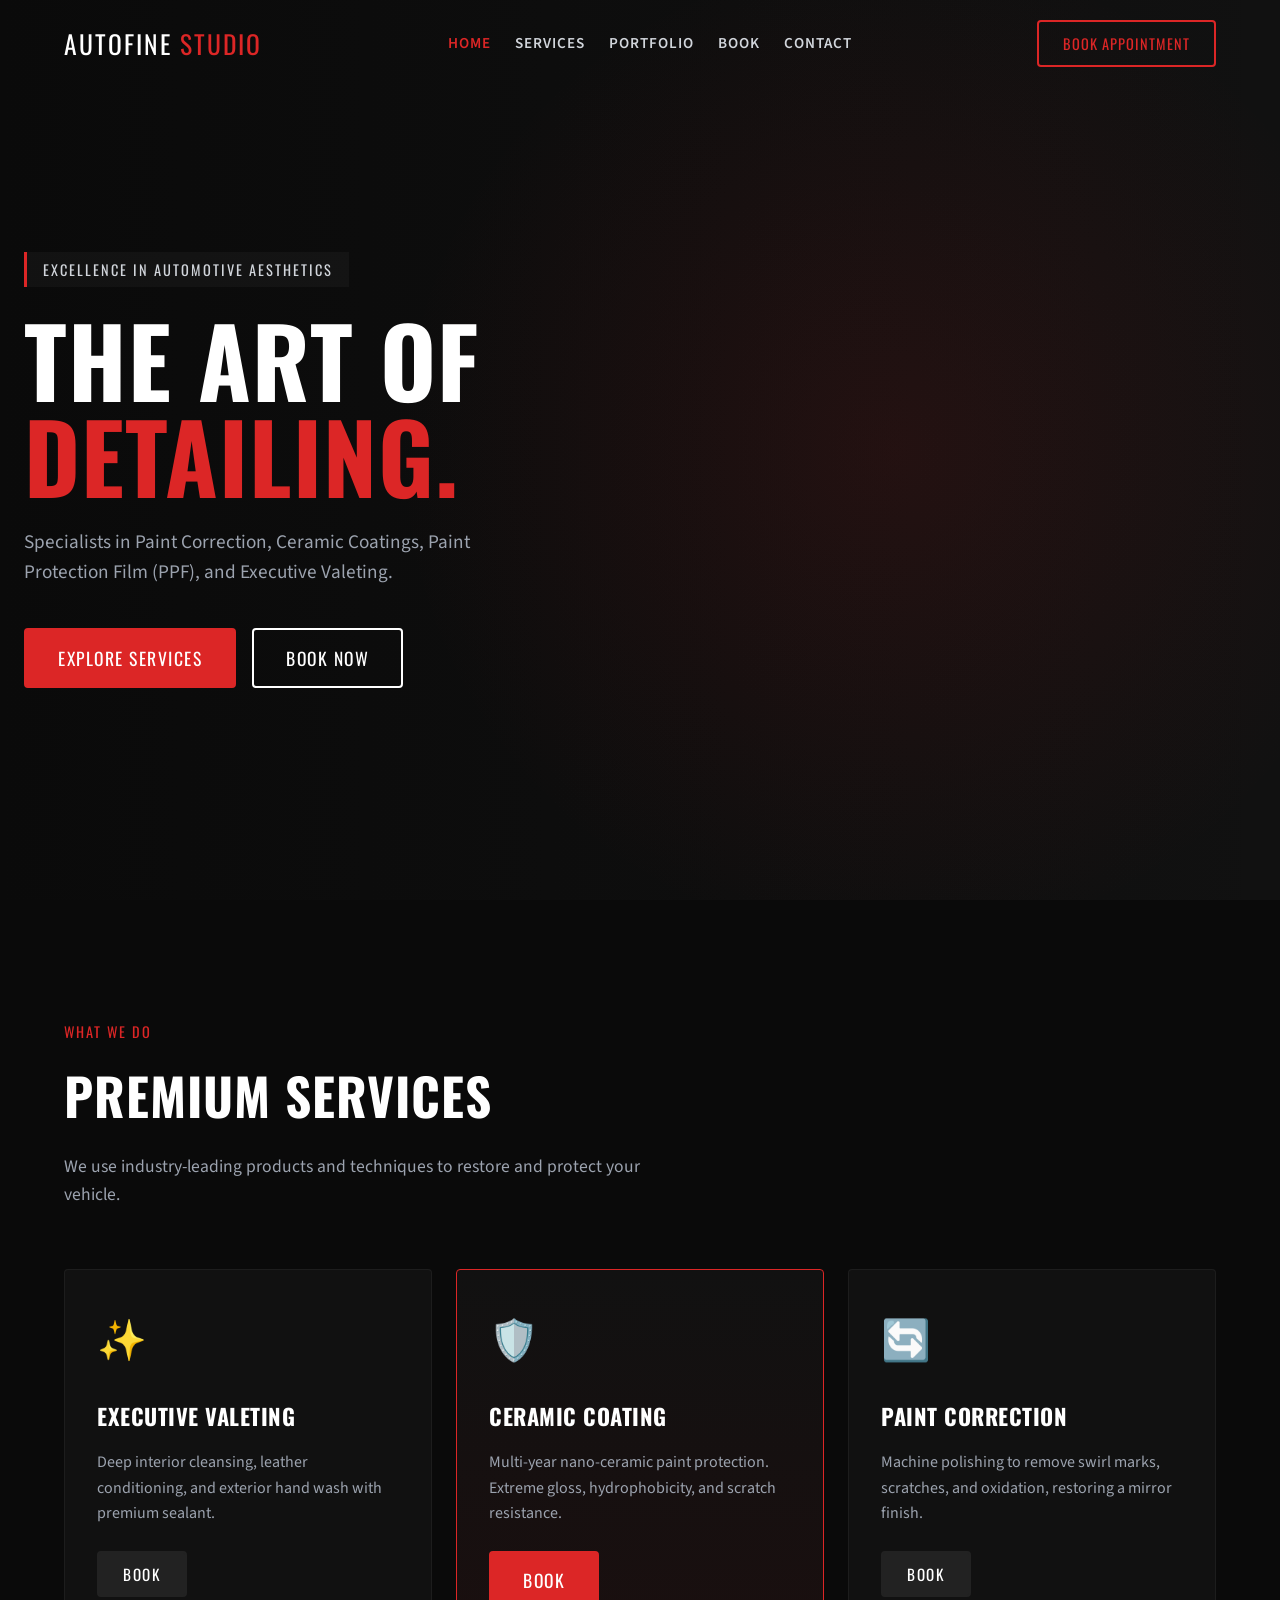
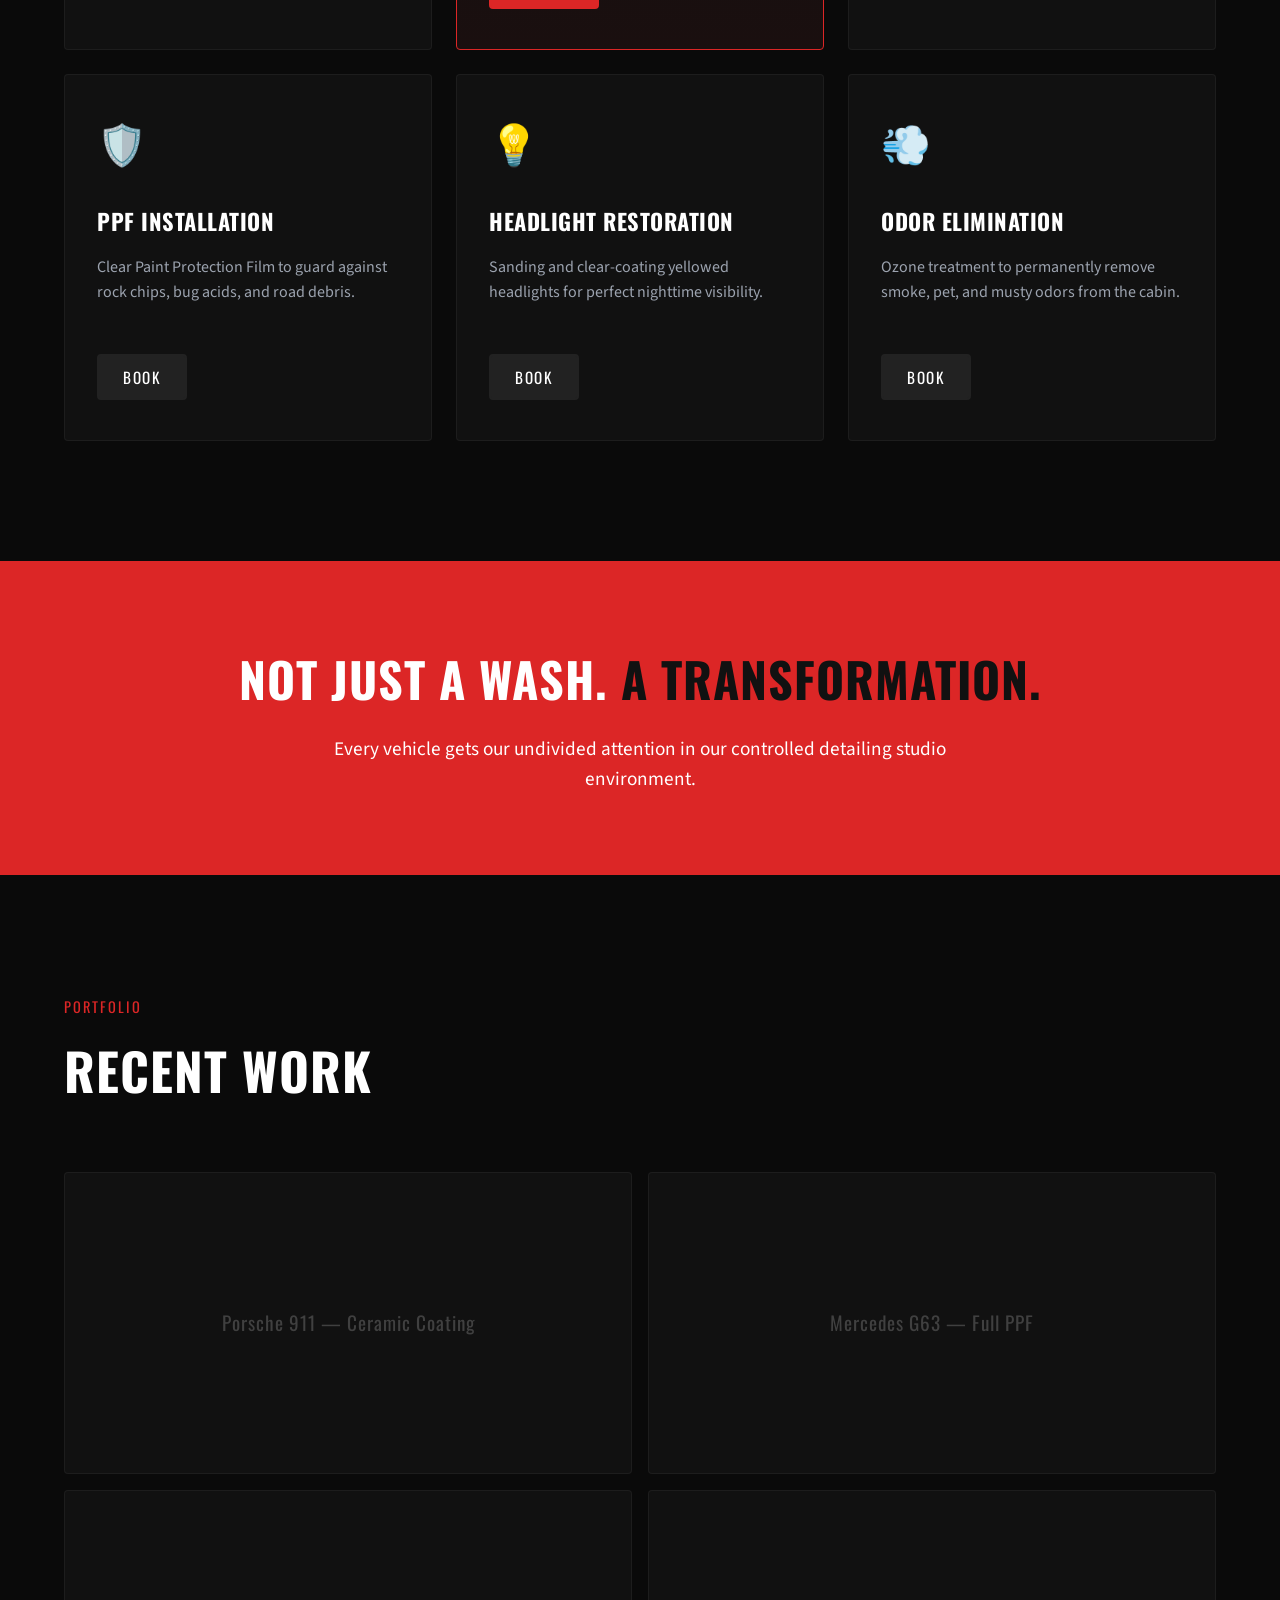
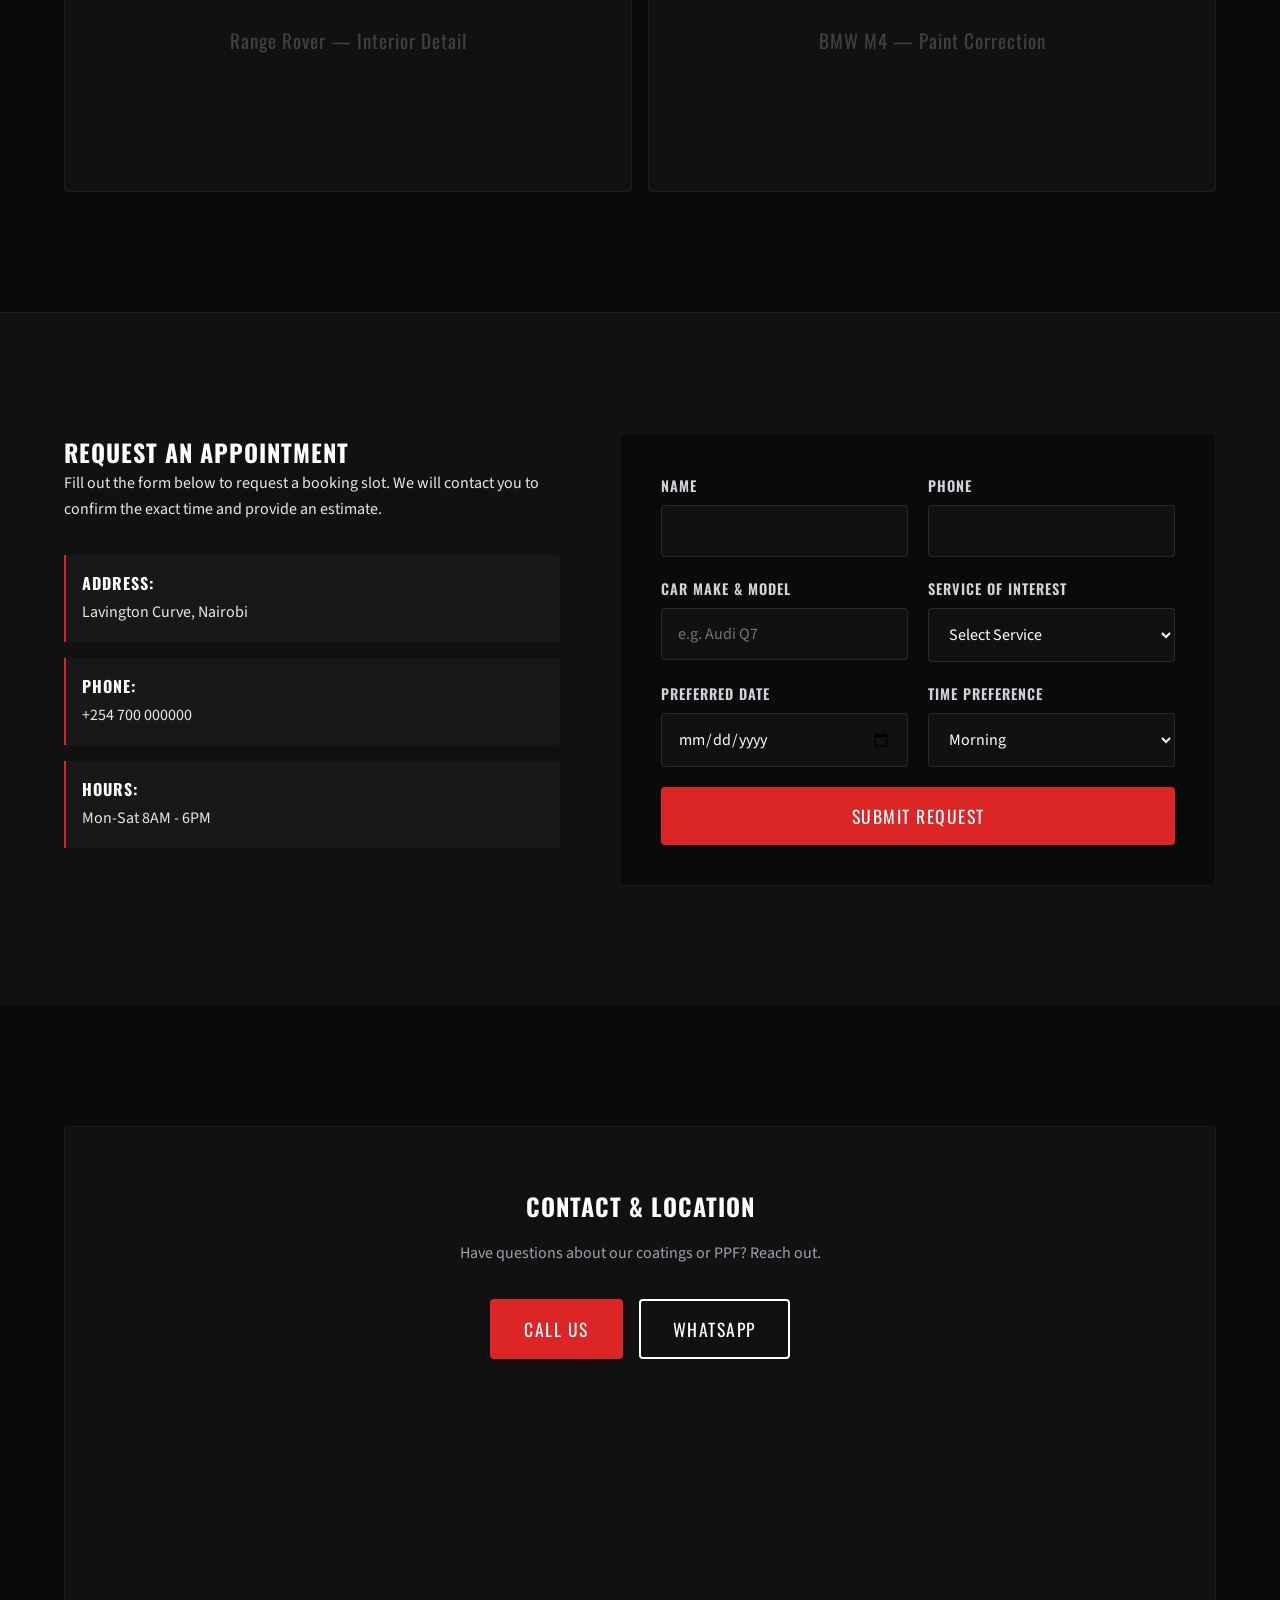
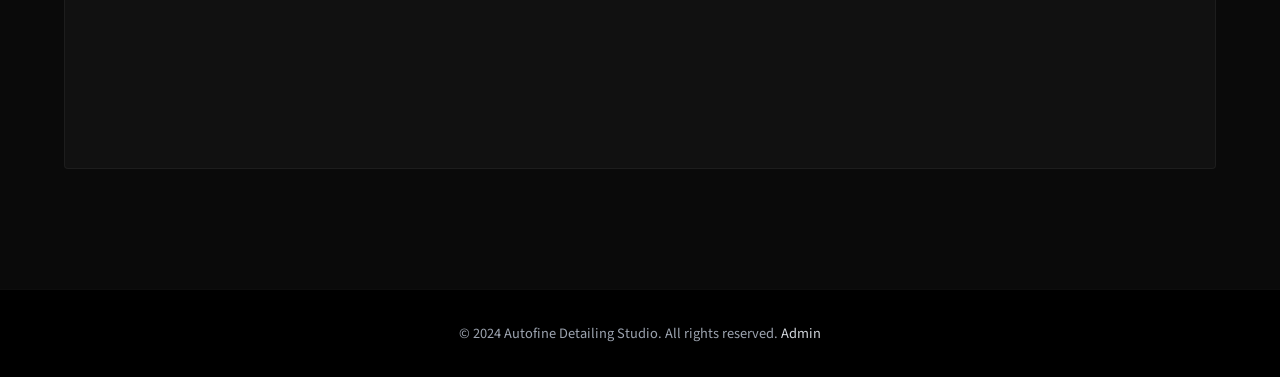
==== index.html @ bf8c29fe "Initial commit: Autofine Detailing Studio" ====
<!DOCTYPE html>
<html lang="en">
<head>
    <meta charset="UTF-8"><meta name="viewport" content="width=device-width,initial-scale=1.0">
    <title>Autofine Detailing Studio | Premium Car Care & Ceramic Coating</title>
    <meta name="description" content="Autofine Detailing Studio: Nairobi's premier spot for paint correction, ceramic coatings, PPF, and executive valeting. Book an appointment today.">
    <link href="https://fonts.googleapis.com/css2?family=Oswald:wght@400;500;700&family=Source+Sans+Pro:wght@300;400;600;700&display=swap" rel="stylesheet">
    <link rel="stylesheet" href="style.css">
</head>
<body>
    <nav class="navbar" id="navbar"><div class="nav-container">
        <a href="#home" class="nav-logo">AUTOFINE <span class="accent">STUDIO</span></a>
        <ul class="nav-links" id="navLinks"><li><a href="#home" class="nav-link active">Home</a></li><li><a href="#services" class="nav-link">Services</a></li><li><a href="#gallery" class="nav-link">Portfolio</a></li><li><a href="#booking" class="nav-link">Book</a></li><li><a href="#contact" class="nav-link">Contact</a></li></ul>
        <a href="#booking" class="nav-cta">Book Appointment</a>
        <button class="hamburger" id="hamburger"><span></span><span></span><span></span></button>
    </div></nav>

    <section id="home" class="hero">
        <div class="hero-bg"></div>
        <div class="hero-content">
            <div class="hero-badge">Excellence in Automotive Aesthetics</div>
            <h1>THE ART OF<br><span class="accent">DETAILING.</span></h1>
            <p class="hero-sub">Specialists in Paint Correction, Ceramic Coatings, Paint Protection Film (PPF), and Executive Valeting.</p>
            <div class="hero-actions">
                <a href="#services" class="btn btn-primary">Explore Services</a>
                <a href="#booking" class="btn btn-outline">Book Now</a>
            </div>
        </div>
    </section>

    <section id="services" class="section">
        <div class="container"><div class="section-header"><span class="tag">What We Do</span><h2>Premium Services</h2><p>We use industry-leading products and techniques to restore and protect your vehicle.</p></div>
        <div class="services-grid">
            <div class="svc-card"><div class="svc-icon">✨</div><h3>Executive Valeting</h3><p>Deep interior cleansing, leather conditioning, and exterior hand wash with premium sealant.</p><button class="btn btn-small" onclick="bookSvc('Executive Valeting')">Book</button></div>
            <div class="svc-card featured"><div class="svc-icon">🛡️</div><h3>Ceramic Coating</h3><p>Multi-year nano-ceramic paint protection. Extreme gloss, hydrophobicity, and scratch resistance.</p><button class="btn btn-primary" onclick="bookSvc('Ceramic Coating')">Book</button></div>
            <div class="svc-card"><div class="svc-icon">🔄</div><h3>Paint Correction</h3><p>Machine polishing to remove swirl marks, scratches, and oxidation, restoring a mirror finish.</p><button class="btn btn-small" onclick="bookSvc('Paint Correction')">Book</button></div>
            <div class="svc-card"><div class="svc-icon">🛡️</div><h3>PPF Installation</h3><p>Clear Paint Protection Film to guard against rock chips, bug acids, and road debris.</p><button class="btn btn-small" onclick="bookSvc('PPF Installation')">Book</button></div>
            <div class="svc-card"><div class="svc-icon">💡</div><h3>Headlight Restoration</h3><p>Sanding and clear-coating yellowed headlights for perfect nighttime visibility.</p><button class="btn btn-small" onclick="bookSvc('Headlight Restoration')">Book</button></div>
            <div class="svc-card"><div class="svc-icon">💨</div><h3>Odor Elimination</h3><p>Ozone treatment to permanently remove smoke, pet, and musty odors from the cabin.</p><button class="btn btn-small" onclick="bookSvc('Odor Elimination')">Book</button></div>
        </div></div>
    </section>

    <section class="banner">
        <div class="container">
            <h2>Not just a wash. <span class="accent">A transformation.</span></h2>
            <p>Every vehicle gets our undivided attention in our controlled detailing studio environment.</p>
        </div>
    </section>

    <section id="gallery" class="section gallery-section">
        <div class="container"><div class="section-header"><span class="tag">Portfolio</span><h2>Recent Work</h2></div>
        <div class="gallery-grid">
            <div class="gallery-item"><div class="g-img">Porsche 911 — Ceramic Coating</div></div>
            <div class="gallery-item"><div class="g-img">Mercedes G63 — Full PPF</div></div>
            <div class="gallery-item"><div class="g-img">Range Rover — Interior Detail</div></div>
            <div class="gallery-item"><div class="g-img">BMW M4 — Paint Correction</div></div>
        </div></div>
    </section>

    <section id="booking" class="section booking-section">
        <div class="container"><div class="booking-wrap">
            <div class="booking-info">
                <h2>Request an Appointment</h2>
                <p>Fill out the form below to request a booking slot. We will contact you to confirm the exact time and provide an estimate.</p>
                <div class="info-list">
                    <div class="info-item"><strong>Address:</strong> Lavington Curve, Nairobi</div>
                    <div class="info-item"><strong>Phone:</strong> +254 700 000000</div>
                    <div class="info-item"><strong>Hours:</strong> Mon-Sat 8AM - 6PM</div>
                </div>
            </div>
            <form class="booking-form" id="bookingForm">
                <div class="form-row"><div class="form-group"><label>Name</label><input type="text" name="name" required></div><div class="form-group"><label>Phone</label><input type="tel" name="phone" required></div></div>
                <div class="form-row"><div class="form-group"><label>Car Make & Model</label><input type="text" name="car" required placeholder="e.g. Audi Q7"></div><div class="form-group"><label>Service of Interest</label><select name="service" id="svcSelect" required><option value="">Select Service</option><option>Executive Valeting</option><option>Ceramic Coating</option><option>Paint Correction</option><option>PPF Installation</option><option>Headlight Restoration</option><option>Odor Elimination</option><option>Other / Consultation</option></select></div></div>
                <div class="form-row"><div class="form-group"><label>Preferred Date</label><input type="date" name="date" required></div><div class="form-group"><label>Time preference</label><select name="time"><option>Morning</option><option>Afternoon</option></select></div></div>
                <button type="submit" class="btn btn-primary btn-full">Submit Request</button>
            </form>
        </div></div>
    </section>

    <section id="contact" class="section contact-section">
        <div class="container">
            <div class="contact-box">
                <h2>Contact & Location</h2>
                <p>Have questions about our coatings or PPF? Reach out.</p>
                <div class="c-actions">
                    <a href="tel:+254700000000" class="btn btn-primary">Call Us</a>
                    <a href="https://wa.me/254700000000" class="btn btn-outline" target="_blank">WhatsApp</a>
                </div>
                <div class="map"><iframe src="https://www.google.com/maps/embed?pb=!1m18!1m12!1m3!1d15955!2d36.7!3d-1.28" width="100%" height="300" style="border:0;border-radius:8px" loading="lazy"></iframe></div>
            </div>
        </div>
    </section>

    <footer class="footer"><div class="container"><p>© 2024 Autofine Detailing Studio. All rights reserved. <a href="admin.html">Admin</a></p></div></footer>
    
    <div class="toast" id="toast"></div>
    <script src="script.js"></script>
</body></html>
---- style.css ----
/* Autofine Detailing Studio — Matte Black #111111 | Crimson Red #DC2626 | Chrome #D1D5DB */
*,*::before,*::after{margin:0;padding:0;box-sizing:border-box}
:root{--primary:#111111;--primary-light:#222222;--accent:#DC2626;--accent-hover:#b91c1c;--chrome:#D1D5DB;--bg:#0a0a0a;--white:#fff;--text:#e5e7eb;--text-light:#9ca3af;--shadow:0 4px 20px rgba(0,0,0,0.5);--radius:4px;--transition:0.3s ease}
html{scroll-behavior:smooth}body{font-family:'Source Sans Pro',sans-serif;background:var(--bg);color:var(--text);line-height:1.6;overflow-x:hidden}
h1,h2,h3,h4{font-family:'Oswald',sans-serif;text-transform:uppercase;letter-spacing:1px;color:var(--white)}
.container{max-width:1200px;margin:0 auto;padding:0 24px}a{text-decoration:none;color:inherit;transition:var(--transition)}

.btn{display:inline-flex;align-items:center;gap:8px;padding:14px 32px;border-radius:var(--radius);font-family:'Oswald',sans-serif;font-size:1.1rem;letter-spacing:1.5px;border:2px solid transparent;cursor:pointer;transition:var(--transition);text-transform:uppercase}
.btn-primary{background:var(--accent);color:var(--white);border-color:var(--accent)}.btn-primary:hover{background:var(--accent-hover);border-color:var(--accent-hover)}
.btn-outline{background:transparent;color:var(--white);border-color:var(--white)}.btn-outline:hover{background:var(--white);color:var(--primary)}
.btn-small{padding:10px 24px;font-size:0.95rem;background:var(--primary-light);color:var(--white);border-color:var(--primary-light)}.btn-small:hover{background:var(--chrome);color:var(--primary)}
.btn-full{width:100%;justify-content:center}

.navbar{position:fixed;top:0;left:0;right:0;z-index:1000;padding:20px 0;transition:var(--transition);background:transparent}.navbar.scrolled{background:rgba(17,17,17,0.95);backdrop-filter:blur(10px);padding:12px 0;border-bottom:1px solid rgba(255,255,255,0.05)}
.nav-container{max-width:1200px;margin:0 auto;padding:0 24px;display:flex;align-items:center;justify-content:space-between}
.nav-logo{font-family:'Oswald',sans-serif;font-size:1.6rem;color:var(--white);letter-spacing:2px}.nav-logo .accent{color:var(--accent)}
.nav-links{display:flex;list-style:none;gap:24px}.nav-link{color:var(--chrome);font-size:0.95rem;font-weight:600;text-transform:uppercase;letter-spacing:1px}.nav-link:hover,.nav-link.active{color:var(--accent)}
.nav-cta{padding:10px 24px;border:2px solid var(--accent);color:var(--accent);border-radius:var(--radius);font-family:'Oswald',sans-serif;text-transform:uppercase;letter-spacing:1px;font-size:0.9rem}.nav-cta:hover{background:var(--accent);color:var(--white)}
.hamburger{display:none;background:none;border:none;cursor:pointer;padding:8px}.hamburger span{display:block;width:24px;height:2px;background:white;margin:5px 0;transition:var(--transition)}

.hero{min-height:100vh;display:flex;align-items:center;padding:120px 24px 80px;position:relative;background:var(--primary)}
.hero-bg{position:absolute;inset:0;background:radial-gradient(circle at 70% 50%,rgba(220,38,38,0.1) 0%,transparent 50%),linear-gradient(90deg,#0a0a0a 0%,transparent 100%)}
.hero-content{position:relative;z-index:2;max-width:800px;width:100%}
.hero-badge{display:inline-block;padding:6px 16px;border-left:3px solid var(--accent);color:var(--chrome);font-family:'Oswald',sans-serif;text-transform:uppercase;letter-spacing:2px;font-size:0.9rem;margin-bottom:24px;background:rgba(255,255,255,0.03)}
.hero h1{font-size:clamp(3.5rem,8vw,6rem);line-height:1;margin-bottom:24px}.accent{color:var(--accent)}
.hero-sub{font-size:1.2rem;color:var(--text-light);margin-bottom:40px;max-width:500px}
.hero-actions{display:flex;gap:16px;flex-wrap:wrap}

.section{padding:120px 0}.section-header{margin-bottom:60px;max-width:600px}
.tag{display:inline-block;color:var(--accent);font-family:'Oswald',sans-serif;text-transform:uppercase;letter-spacing:2px;font-size:0.9rem;margin-bottom:12px}
.section-header h2{font-size:clamp(2.2rem,4vw,3.5rem);margin-bottom:16px}.section-header p{color:var(--text-light);font-size:1.1rem}

.services-grid{display:grid;grid-template-columns:repeat(auto-fill,minmax(300px,1fr));gap:24px}
.svc-card{background:var(--primary);padding:40px 32px;border-radius:var(--radius);border:1px solid rgba(255,255,255,0.05);transition:var(--transition)}
.svc-card:hover{transform:translateY(-5px);border-color:rgba(220,38,38,0.3);box-shadow:0 10px 30px rgba(0,0,0,0.8)}
.svc-card.featured{border-color:var(--accent);background:linear-gradient(180deg,var(--primary) 0%,#1a0f0f 100%)}
.svc-icon{font-size:2.5rem;margin-bottom:24px;color:var(--chrome)}
.svc-card h3{font-size:1.4rem;margin-bottom:16px;letter-spacing:0.5px}.svc-card p{color:var(--text-light);margin-bottom:24px;min-height:75px}

.banner{background:var(--accent);padding:80px 0;text-align:center;color:var(--white)}.banner h2{font-size:clamp(2rem,4vw,3rem);margin-bottom:16px}.banner h2 .accent{color:var(--primary)}.banner p{font-size:1.2rem;max-width:700px;margin:0 auto}

.gallery-grid{display:grid;grid-template-columns:repeat(2,1fr);gap:16px}
.gallery-item{border-radius:var(--radius);overflow:hidden;position:relative;background:var(--primary);border:1px solid rgba(255,255,255,0.05)}
.g-img{height:300px;display:flex;align-items:center;justify-content:center;color:rgba(255,255,255,0.2);font-family:'Oswald',sans-serif;letter-spacing:1px;font-size:1.2rem;transition:var(--transition)}
.gallery-item:hover .g-img{transform:scale(1.05);color:var(--accent)}

.booking-section{background:var(--primary);border-top:1px solid rgba(255,255,255,0.05)}
.booking-wrap{display:grid;grid-template-columns:1fr 1.2fr;gap:60px;align-items:start}
.info-list{margin-top:32px;display:grid;gap:16px}
.info-item{padding:16px;background:rgba(255,255,255,0.03);border-left:2px solid var(--accent);border-radius:0 var(--radius) var(--radius) 0}
.info-item strong{color:var(--white);display:block;margin-bottom:4px;font-family:'Oswald',sans-serif;text-transform:uppercase;letter-spacing:1px}

.booking-form{background:var(--bg);padding:40px;border-radius:var(--radius);border:1px solid rgba(255,255,255,0.05)}
.form-row{display:grid;grid-template-columns:1fr 1fr;gap:20px}.form-group{margin-bottom:20px}
.form-group label{display:block;margin-bottom:8px;font-size:0.9rem;color:var(--chrome);font-weight:600;text-transform:uppercase;letter-spacing:1px;font-family:'Oswald',sans-serif}
.form-group input,.form-group select{width:100%;padding:14px 16px;border:1px solid rgba(255,255,255,0.1);border-radius:var(--radius);font-family:'Source Sans Pro',sans-serif;font-size:1rem;background:rgba(255,255,255,0.03);color:var(--white);transition:var(--transition)}
.form-group input:focus,.form-group select:focus{outline:none;border-color:var(--accent);background:rgba(255,255,255,0.05)}
.form-group select option{background:var(--primary);color:var(--white)}

.contact-box{background:var(--primary);padding:60px;border-radius:var(--radius);text-align:center;border:1px solid rgba(255,255,255,0.05)}
.contact-box h2{margin-bottom:16px}.contact-box p{color:var(--text-light);margin-bottom:32px}
.c-actions{display:flex;gap:16px;justify-content:center;margin-bottom:40px}
.map iframe{filter:invert(90%) hue-rotate(180deg)}

.footer{background:#000;color:var(--text-light);padding:32px 0;text-align:center;font-size:0.9rem;border-top:1px solid rgba(255,255,255,0.05)}.footer a{color:var(--chrome);transition:var(--transition)}.footer a:hover{color:var(--accent)}

.toast{position:fixed;bottom:40px;left:50%;transform:translateX(-50%) translateY(20px);background:var(--accent);color:var(--white);padding:16px 32px;border-radius:var(--radius);font-family:'Oswald',sans-serif;letter-spacing:1px;text-transform:uppercase;z-index:3000;opacity:0;transition:var(--transition);pointer-events:none;box-shadow:0 10px 30px rgba(220,38,38,0.3)}.toast.show{opacity:1;transform:translateX(-50%) translateY(0)}

@media(max-width:992px){.booking-wrap{grid-template-columns:1fr}}
@media(max-width:768px){.nav-links{display:none;flex-direction:column;position:absolute;top:100%;left:0;right:0;background:var(--primary);padding:24px;border-bottom:1px solid rgba(255,255,255,0.05)}.nav-links.active{display:flex}.nav-cta{display:none}.hamburger{display:block}.hero h1{font-size:3rem}.gallery-grid{grid-template-columns:1fr}.form-row{grid-template-columns:1fr}.contact-box{padding:32px 20px}}
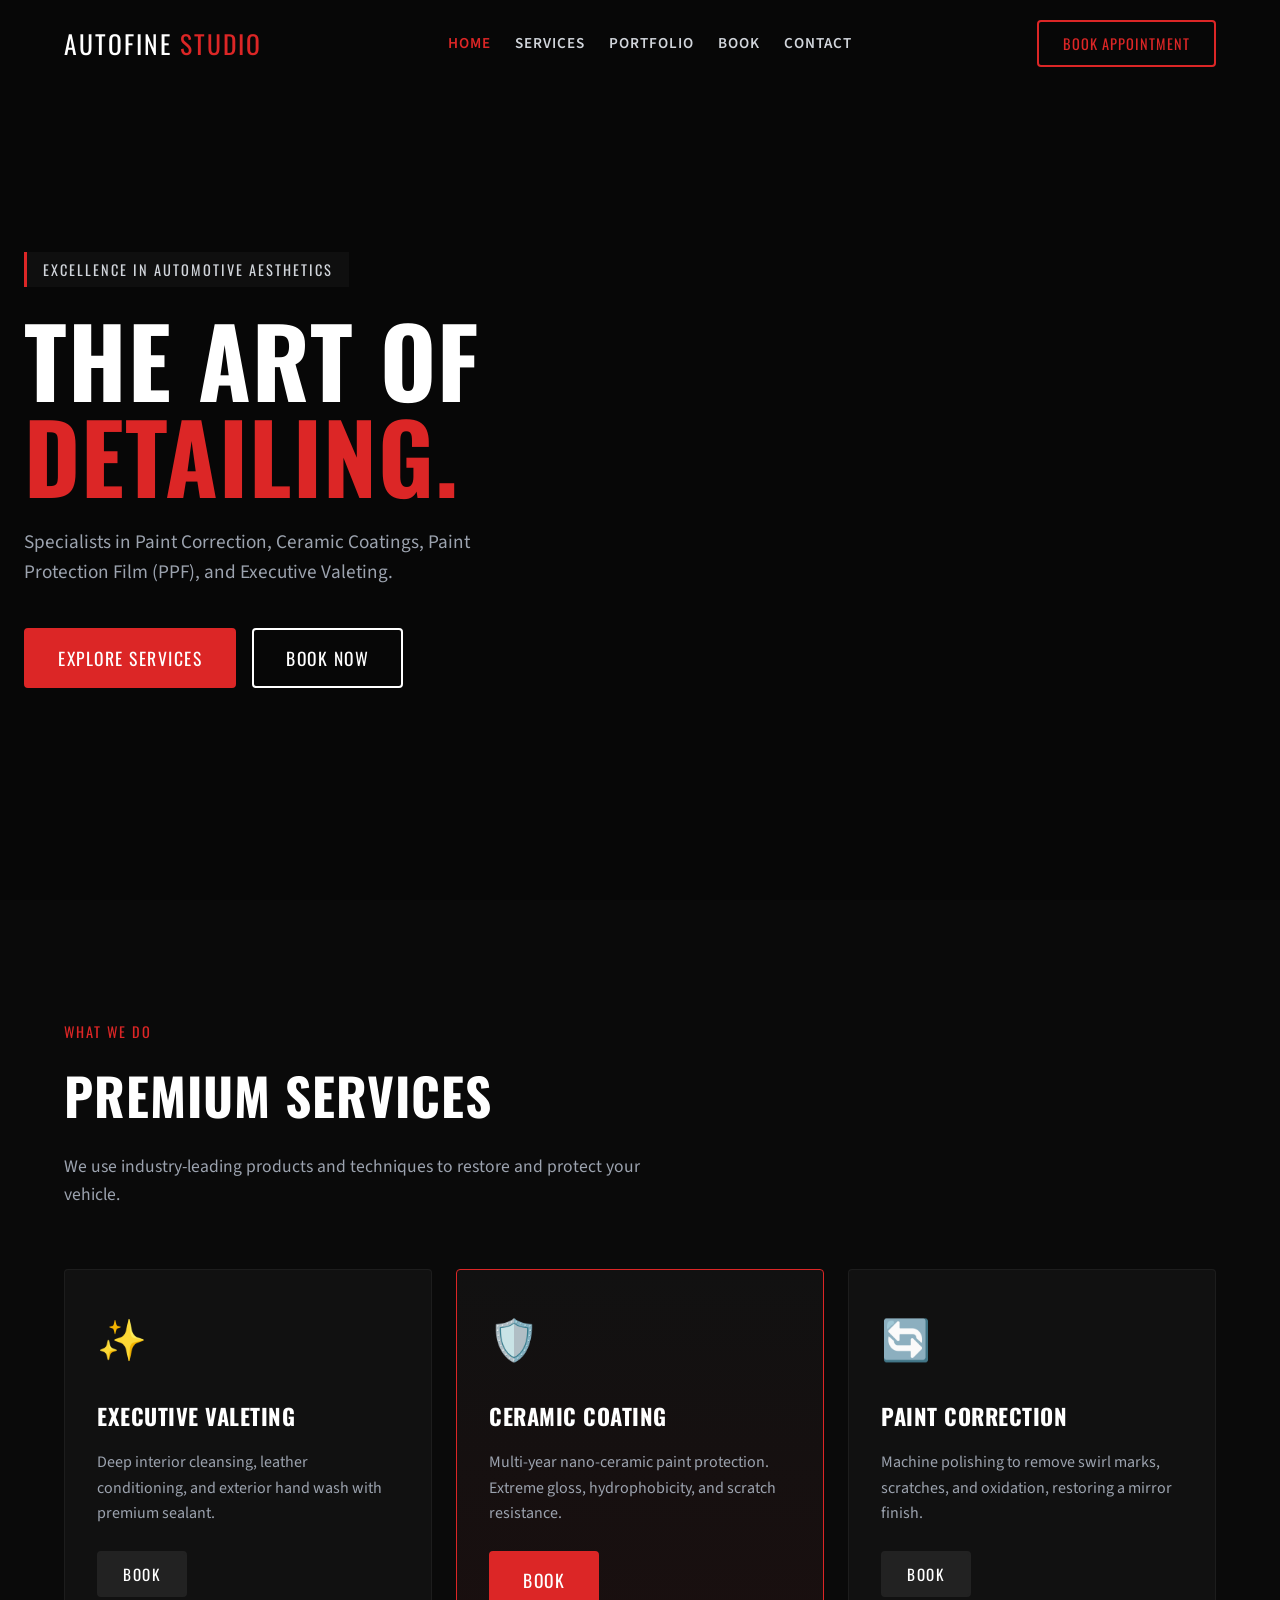
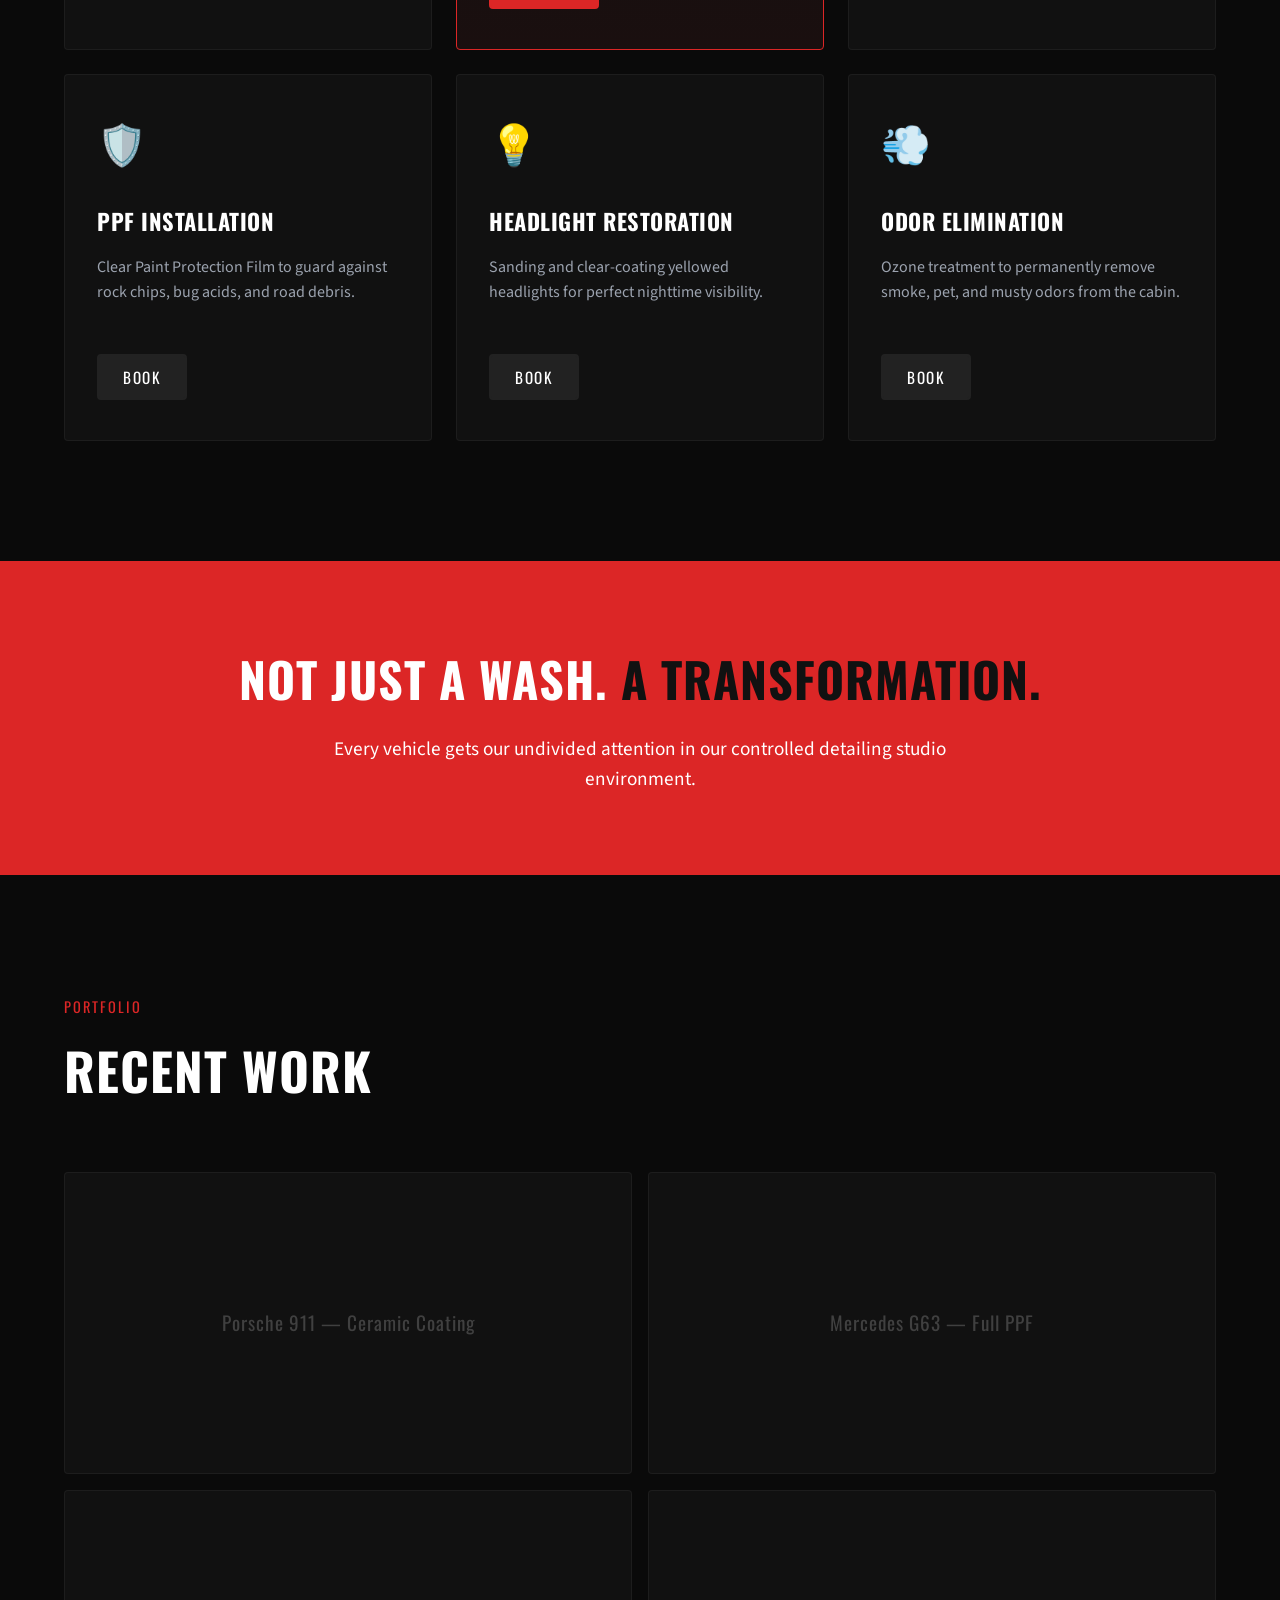
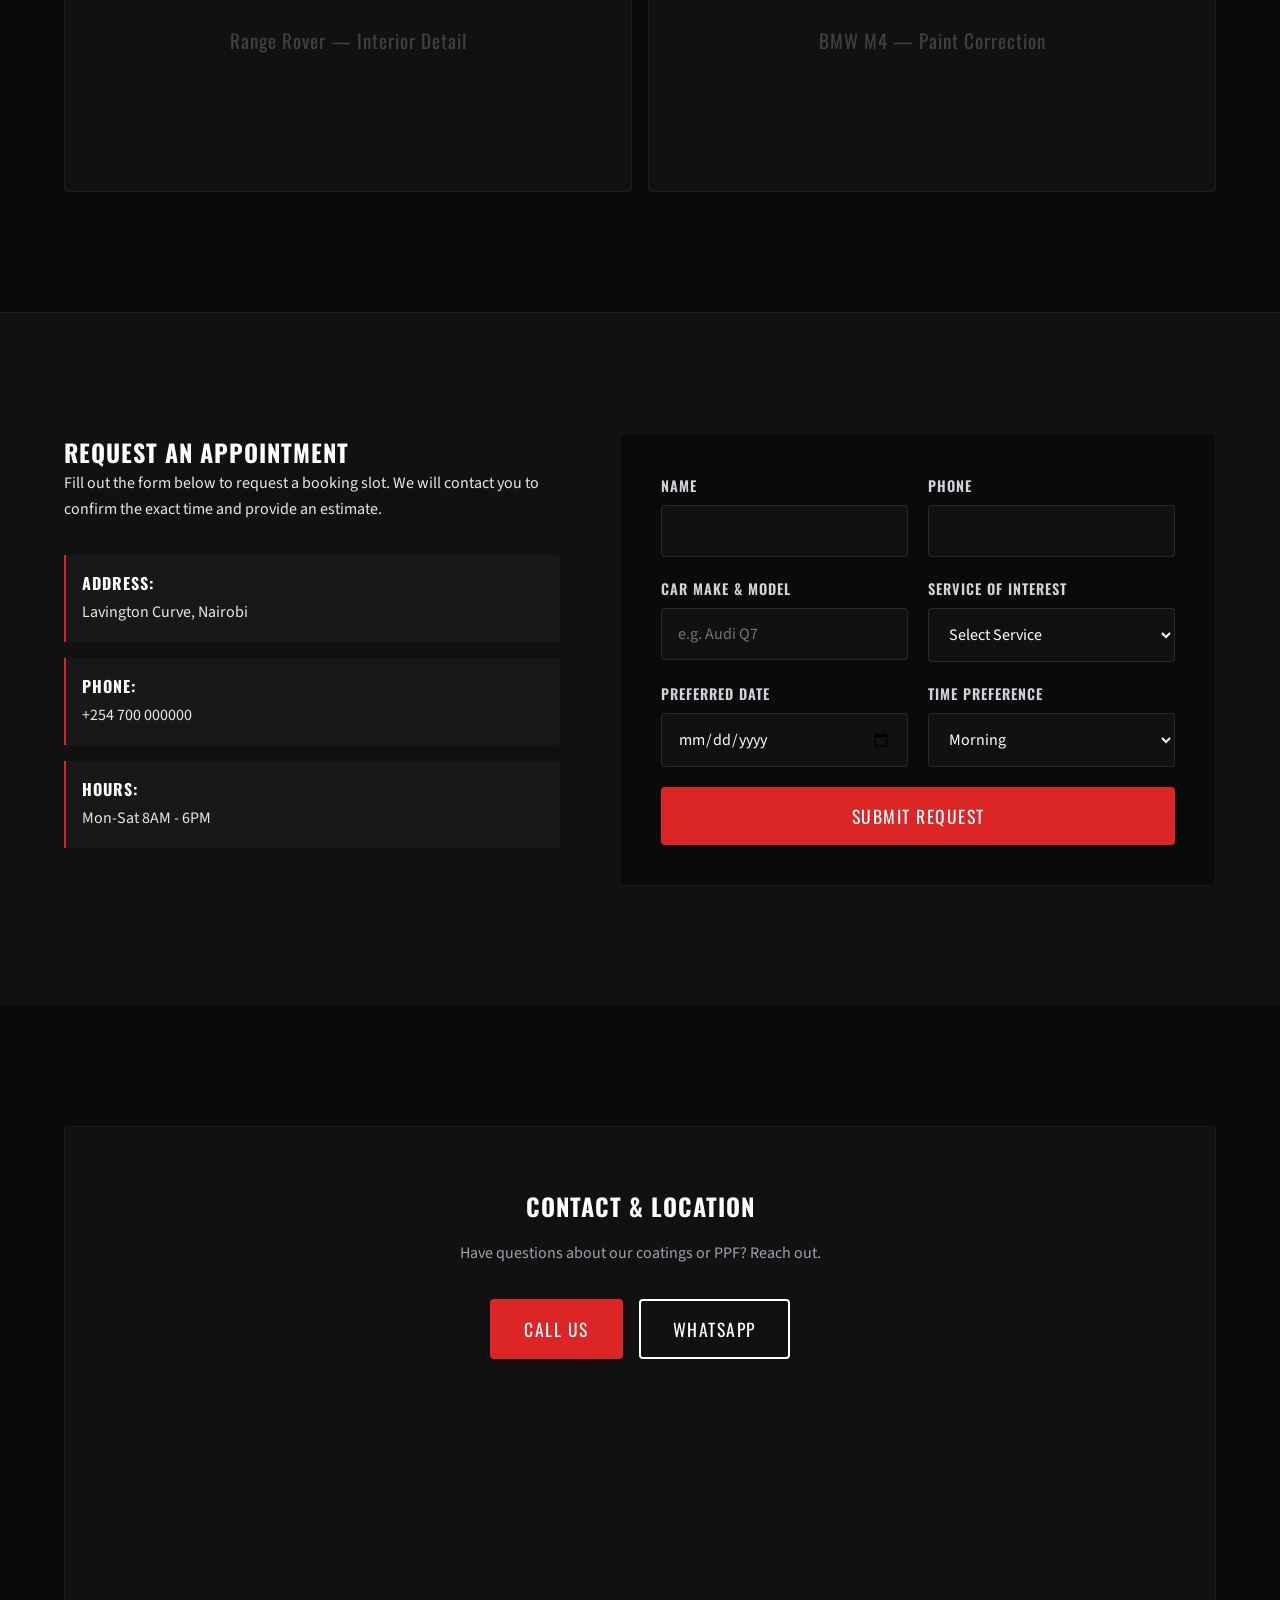
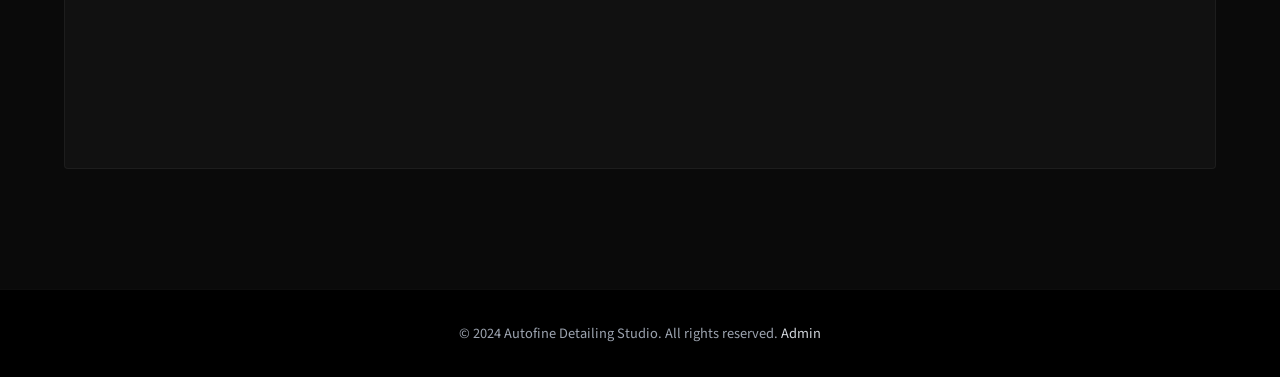
==== commit a16cff1f: "Fix layout and perfectly inject background images" ====
--- a/index.html
+++ b/index.html
@@ -1,98 +1,91 @@
 <!DOCTYPE html>
+
 <html lang="en">
 <head>
-    <meta charset="UTF-8"><meta name="viewport" content="width=device-width,initial-scale=1.0">
-    <title>Autofine Detailing Studio | Premium Car Care & Ceramic Coating</title>
-    <meta name="description" content="Autofine Detailing Studio: Nairobi's premier spot for paint correction, ceramic coatings, PPF, and executive valeting. Book an appointment today.">
-    <link href="https://fonts.googleapis.com/css2?family=Oswald:wght@400;500;700&family=Source+Sans+Pro:wght@300;400;600;700&display=swap" rel="stylesheet">
-    <link rel="stylesheet" href="style.css">
+<meta charset="utf-8"/><meta content="width=device-width,initial-scale=1.0" name="viewport"/>
+<title>Autofine Detailing Studio | Premium Car Care &amp; Ceramic Coating</title>
+<meta content="Autofine Detailing Studio: Nairobi's premier spot for paint correction, ceramic coatings, PPF, and executive valeting. Book an appointment today." name="description"/>
+<link href="https://fonts.googleapis.com/css2?family=Oswald:wght@400;500;700&amp;family=Source+Sans+Pro:wght@300;400;600;700&amp;display=swap" rel="stylesheet"/>
+<link href="style.css" rel="stylesheet"/>
 </head>
 <body>
-    <nav class="navbar" id="navbar"><div class="nav-container">
-        <a href="#home" class="nav-logo">AUTOFINE <span class="accent">STUDIO</span></a>
-        <ul class="nav-links" id="navLinks"><li><a href="#home" class="nav-link active">Home</a></li><li><a href="#services" class="nav-link">Services</a></li><li><a href="#gallery" class="nav-link">Portfolio</a></li><li><a href="#booking" class="nav-link">Book</a></li><li><a href="#contact" class="nav-link">Contact</a></li></ul>
-        <a href="#booking" class="nav-cta">Book Appointment</a>
-        <button class="hamburger" id="hamburger"><span></span><span></span><span></span></button>
-    </div></nav>
-
-    <section id="home" class="hero">
-        <div class="hero-bg"></div>
-        <div class="hero-content">
-            <div class="hero-badge">Excellence in Automotive Aesthetics</div>
-            <h1>THE ART OF<br><span class="accent">DETAILING.</span></h1>
-            <p class="hero-sub">Specialists in Paint Correction, Ceramic Coatings, Paint Protection Film (PPF), and Executive Valeting.</p>
-            <div class="hero-actions">
-                <a href="#services" class="btn btn-primary">Explore Services</a>
-                <a href="#booking" class="btn btn-outline">Book Now</a>
-            </div>
-        </div>
-    </section>
-
-    <section id="services" class="section">
-        <div class="container"><div class="section-header"><span class="tag">What We Do</span><h2>Premium Services</h2><p>We use industry-leading products and techniques to restore and protect your vehicle.</p></div>
-        <div class="services-grid">
-            <div class="svc-card"><div class="svc-icon">✨</div><h3>Executive Valeting</h3><p>Deep interior cleansing, leather conditioning, and exterior hand wash with premium sealant.</p><button class="btn btn-small" onclick="bookSvc('Executive Valeting')">Book</button></div>
-            <div class="svc-card featured"><div class="svc-icon">🛡️</div><h3>Ceramic Coating</h3><p>Multi-year nano-ceramic paint protection. Extreme gloss, hydrophobicity, and scratch resistance.</p><button class="btn btn-primary" onclick="bookSvc('Ceramic Coating')">Book</button></div>
-            <div class="svc-card"><div class="svc-icon">🔄</div><h3>Paint Correction</h3><p>Machine polishing to remove swirl marks, scratches, and oxidation, restoring a mirror finish.</p><button class="btn btn-small" onclick="bookSvc('Paint Correction')">Book</button></div>
-            <div class="svc-card"><div class="svc-icon">🛡️</div><h3>PPF Installation</h3><p>Clear Paint Protection Film to guard against rock chips, bug acids, and road debris.</p><button class="btn btn-small" onclick="bookSvc('PPF Installation')">Book</button></div>
-            <div class="svc-card"><div class="svc-icon">💡</div><h3>Headlight Restoration</h3><p>Sanding and clear-coating yellowed headlights for perfect nighttime visibility.</p><button class="btn btn-small" onclick="bookSvc('Headlight Restoration')">Book</button></div>
-            <div class="svc-card"><div class="svc-icon">💨</div><h3>Odor Elimination</h3><p>Ozone treatment to permanently remove smoke, pet, and musty odors from the cabin.</p><button class="btn btn-small" onclick="bookSvc('Odor Elimination')">Book</button></div>
-        </div></div>
-    </section>
-
-    <section class="banner">
-        <div class="container">
-            <h2>Not just a wash. <span class="accent">A transformation.</span></h2>
-            <p>Every vehicle gets our undivided attention in our controlled detailing studio environment.</p>
-        </div>
-    </section>
-
-    <section id="gallery" class="section gallery-section">
-        <div class="container"><div class="section-header"><span class="tag">Portfolio</span><h2>Recent Work</h2></div>
-        <div class="gallery-grid">
-            <div class="gallery-item"><div class="g-img">Porsche 911 — Ceramic Coating</div></div>
-            <div class="gallery-item"><div class="g-img">Mercedes G63 — Full PPF</div></div>
-            <div class="gallery-item"><div class="g-img">Range Rover — Interior Detail</div></div>
-            <div class="gallery-item"><div class="g-img">BMW M4 — Paint Correction</div></div>
-        </div></div>
-    </section>
-
-    <section id="booking" class="section booking-section">
-        <div class="container"><div class="booking-wrap">
-            <div class="booking-info">
-                <h2>Request an Appointment</h2>
-                <p>Fill out the form below to request a booking slot. We will contact you to confirm the exact time and provide an estimate.</p>
-                <div class="info-list">
-                    <div class="info-item"><strong>Address:</strong> Lavington Curve, Nairobi</div>
-                    <div class="info-item"><strong>Phone:</strong> +254 700 000000</div>
-                    <div class="info-item"><strong>Hours:</strong> Mon-Sat 8AM - 6PM</div>
-                </div>
-            </div>
-            <form class="booking-form" id="bookingForm">
-                <div class="form-row"><div class="form-group"><label>Name</label><input type="text" name="name" required></div><div class="form-group"><label>Phone</label><input type="tel" name="phone" required></div></div>
-                <div class="form-row"><div class="form-group"><label>Car Make & Model</label><input type="text" name="car" required placeholder="e.g. Audi Q7"></div><div class="form-group"><label>Service of Interest</label><select name="service" id="svcSelect" required><option value="">Select Service</option><option>Executive Valeting</option><option>Ceramic Coating</option><option>Paint Correction</option><option>PPF Installation</option><option>Headlight Restoration</option><option>Odor Elimination</option><option>Other / Consultation</option></select></div></div>
-                <div class="form-row"><div class="form-group"><label>Preferred Date</label><input type="date" name="date" required></div><div class="form-group"><label>Time preference</label><select name="time"><option>Morning</option><option>Afternoon</option></select></div></div>
-                <button type="submit" class="btn btn-primary btn-full">Submit Request</button>
-            </form>
-        </div></div>
-    </section>
-
-    <section id="contact" class="section contact-section">
-        <div class="container">
-            <div class="contact-box">
-                <h2>Contact & Location</h2>
-                <p>Have questions about our coatings or PPF? Reach out.</p>
-                <div class="c-actions">
-                    <a href="tel:+254700000000" class="btn btn-primary">Call Us</a>
-                    <a href="https://wa.me/254700000000" class="btn btn-outline" target="_blank">WhatsApp</a>
-                </div>
-                <div class="map"><iframe src="https://www.google.com/maps/embed?pb=!1m18!1m12!1m3!1d15955!2d36.7!3d-1.28" width="100%" height="300" style="border:0;border-radius:8px" loading="lazy"></iframe></div>
-            </div>
-        </div>
-    </section>
-
-    <footer class="footer"><div class="container"><p>© 2024 Autofine Detailing Studio. All rights reserved. <a href="admin.html">Admin</a></p></div></footer>
-    
-    <div class="toast" id="toast"></div>
-    <script src="script.js"></script>
+<nav class="navbar" id="navbar"><div class="nav-container">
+<a class="nav-logo" href="#home">AUTOFINE <span class="accent">STUDIO</span></a>
+<ul class="nav-links" id="navLinks"><li><a class="nav-link active" href="#home">Home</a></li><li><a class="nav-link" href="#services">Services</a></li><li><a class="nav-link" href="#gallery">Portfolio</a></li><li><a class="nav-link" href="#booking">Book</a></li><li><a class="nav-link" href="#contact">Contact</a></li></ul>
+<a class="nav-cta" href="#booking">Book Appointment</a>
+<button class="hamburger" id="hamburger"><span></span><span></span><span></span></button>
+</div></nav>
+<section class="hero" id="home">
+<div class="hero-bg" style=" background-image: linear-gradient(rgba(0,0,0,0.6), rgba(0,0,0,0.6)), url('https://loremflickr.com/1200/800/ceramic,coating,car?lock=100') !important; background-size: cover !important; background-position: center !important;"></div>
+<div class="hero-content">
+<div class="hero-badge">Excellence in Automotive Aesthetics</div>
+<h1>THE ART OF<br/><span class="accent">DETAILING.</span></h1>
+<p class="hero-sub">Specialists in Paint Correction, Ceramic Coatings, Paint Protection Film (PPF), and Executive Valeting.</p>
+<div class="hero-actions">
+<a class="btn btn-primary" href="#services">Explore Services</a>
+<a class="btn btn-outline" href="#booking">Book Now</a>
+</div>
+</div>
+</section>
+<section class="section" id="services">
+<div class="container"><div class="section-header"><span class="tag">What We Do</span><h2>Premium Services</h2><p>We use industry-leading products and techniques to restore and protect your vehicle.</p></div>
+<div class="services-grid">
+<div class="svc-card"><div class="svc-icon">✨</div><h3>Executive Valeting</h3><p>Deep interior cleansing, leather conditioning, and exterior hand wash with premium sealant.</p><button class="btn btn-small" onclick="bookSvc('Executive Valeting')">Book</button></div>
+<div class="svc-card featured"><div class="svc-icon">🛡️</div><h3>Ceramic Coating</h3><p>Multi-year nano-ceramic paint protection. Extreme gloss, hydrophobicity, and scratch resistance.</p><button class="btn btn-primary" onclick="bookSvc('Ceramic Coating')">Book</button></div>
+<div class="svc-card"><div class="svc-icon">🔄</div><h3>Paint Correction</h3><p>Machine polishing to remove swirl marks, scratches, and oxidation, restoring a mirror finish.</p><button class="btn btn-small" onclick="bookSvc('Paint Correction')">Book</button></div>
+<div class="svc-card"><div class="svc-icon">🛡️</div><h3>PPF Installation</h3><p>Clear Paint Protection Film to guard against rock chips, bug acids, and road debris.</p><button class="btn btn-small" onclick="bookSvc('PPF Installation')">Book</button></div>
+<div class="svc-card"><div class="svc-icon">💡</div><h3>Headlight Restoration</h3><p>Sanding and clear-coating yellowed headlights for perfect nighttime visibility.</p><button class="btn btn-small" onclick="bookSvc('Headlight Restoration')">Book</button></div>
+<div class="svc-card"><div class="svc-icon">💨</div><h3>Odor Elimination</h3><p>Ozone treatment to permanently remove smoke, pet, and musty odors from the cabin.</p><button class="btn btn-small" onclick="bookSvc('Odor Elimination')">Book</button></div>
+</div></div>
+</section>
+<section class="banner">
+<div class="container">
+<h2>Not just a wash. <span class="accent">A transformation.</span></h2>
+<p>Every vehicle gets our undivided attention in our controlled detailing studio environment.</p>
+</div>
+</section>
+<section class="section gallery-section" id="gallery">
+<div class="container"><div class="section-header"><span class="tag">Portfolio</span><h2>Recent Work</h2></div>
+<div class="gallery-grid">
+<div class="gallery-item"><div class="g-img">Porsche 911 — Ceramic Coating</div></div>
+<div class="gallery-item"><div class="g-img">Mercedes G63 — Full PPF</div></div>
+<div class="gallery-item"><div class="g-img">Range Rover — Interior Detail</div></div>
+<div class="gallery-item"><div class="g-img">BMW M4 — Paint Correction</div></div>
+</div></div>
+</section>
+<section class="section booking-section" id="booking">
+<div class="container"><div class="booking-wrap">
+<div class="booking-info">
+<h2>Request an Appointment</h2>
+<p>Fill out the form below to request a booking slot. We will contact you to confirm the exact time and provide an estimate.</p>
+<div class="info-list">
+<div class="info-item"><strong>Address:</strong> Lavington Curve, Nairobi</div>
+<div class="info-item"><strong>Phone:</strong> +254 700 000000</div>
+<div class="info-item"><strong>Hours:</strong> Mon-Sat 8AM - 6PM</div>
+</div>
+</div>
+<form class="booking-form" id="bookingForm">
+<div class="form-row"><div class="form-group"><label>Name</label><input name="name" required="" type="text"/></div><div class="form-group"><label>Phone</label><input name="phone" required="" type="tel"/></div></div>
+<div class="form-row"><div class="form-group"><label>Car Make &amp; Model</label><input name="car" placeholder="e.g. Audi Q7" required="" type="text"/></div><div class="form-group"><label>Service of Interest</label><select id="svcSelect" name="service" required=""><option value="">Select Service</option><option>Executive Valeting</option><option>Ceramic Coating</option><option>Paint Correction</option><option>PPF Installation</option><option>Headlight Restoration</option><option>Odor Elimination</option><option>Other / Consultation</option></select></div></div>
+<div class="form-row"><div class="form-group"><label>Preferred Date</label><input name="date" required="" type="date"/></div><div class="form-group"><label>Time preference</label><select name="time"><option>Morning</option><option>Afternoon</option></select></div></div>
+<button class="btn btn-primary btn-full" type="submit">Submit Request</button>
+</form>
+</div></div>
+</section>
+<section class="section contact-section" id="contact">
+<div class="container">
+<div class="contact-box">
+<h2>Contact &amp; Location</h2>
+<p>Have questions about our coatings or PPF? Reach out.</p>
+<div class="c-actions">
+<a class="btn btn-primary" href="tel:+254700000000">Call Us</a>
+<a class="btn btn-outline" href="https://wa.me/254700000000" target="_blank">WhatsApp</a>
+</div>
+<div class="map"><iframe height="300" loading="lazy" src="https://www.google.com/maps/embed?pb=!1m18!1m12!1m3!1d15955!2d36.7!3d-1.28" style="border:0;border-radius:8px" width="100%"></iframe></div>
+</div>
+</div>
+</section>
+<footer class="footer"><div class="container"><p>© 2024 Autofine Detailing Studio. All rights reserved. <a href="admin.html">Admin</a></p></div></footer>
+<div class="toast" id="toast"></div>
+<script src="script.js"></script>
 </body></html>
